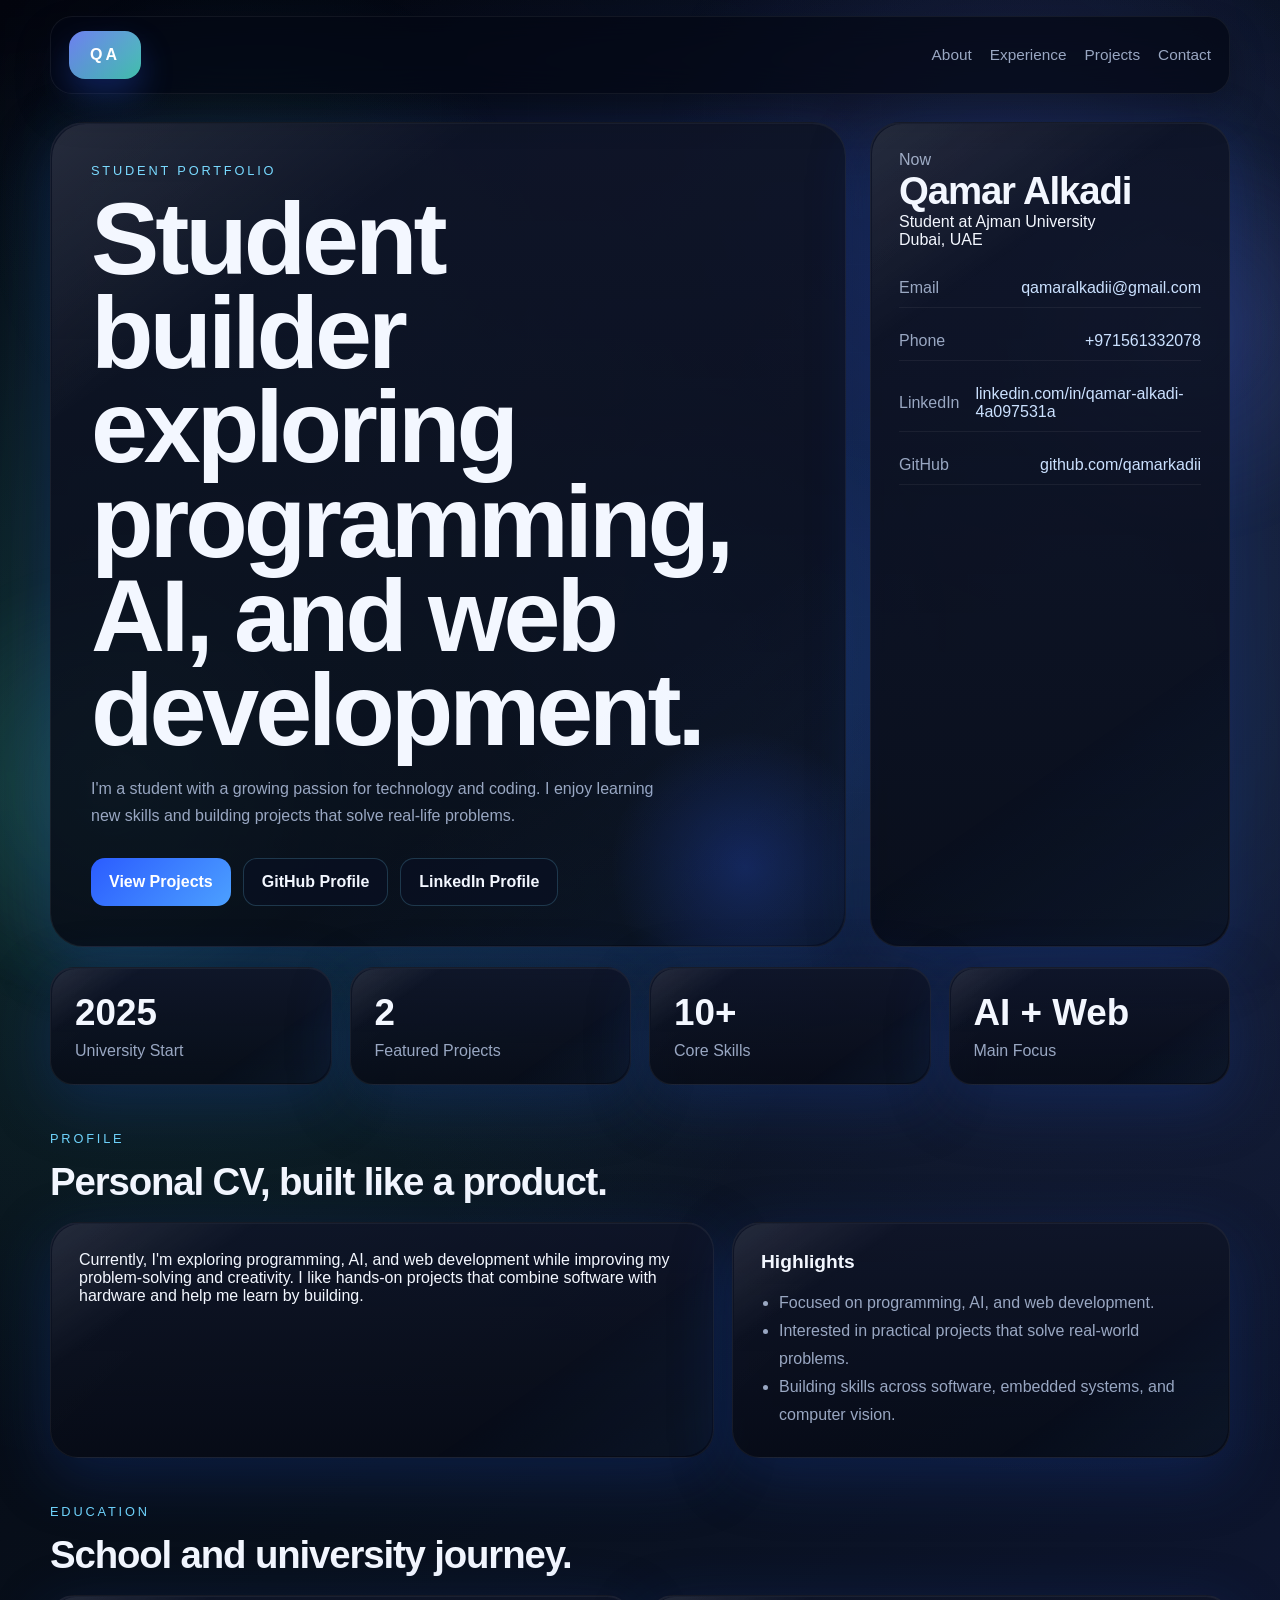
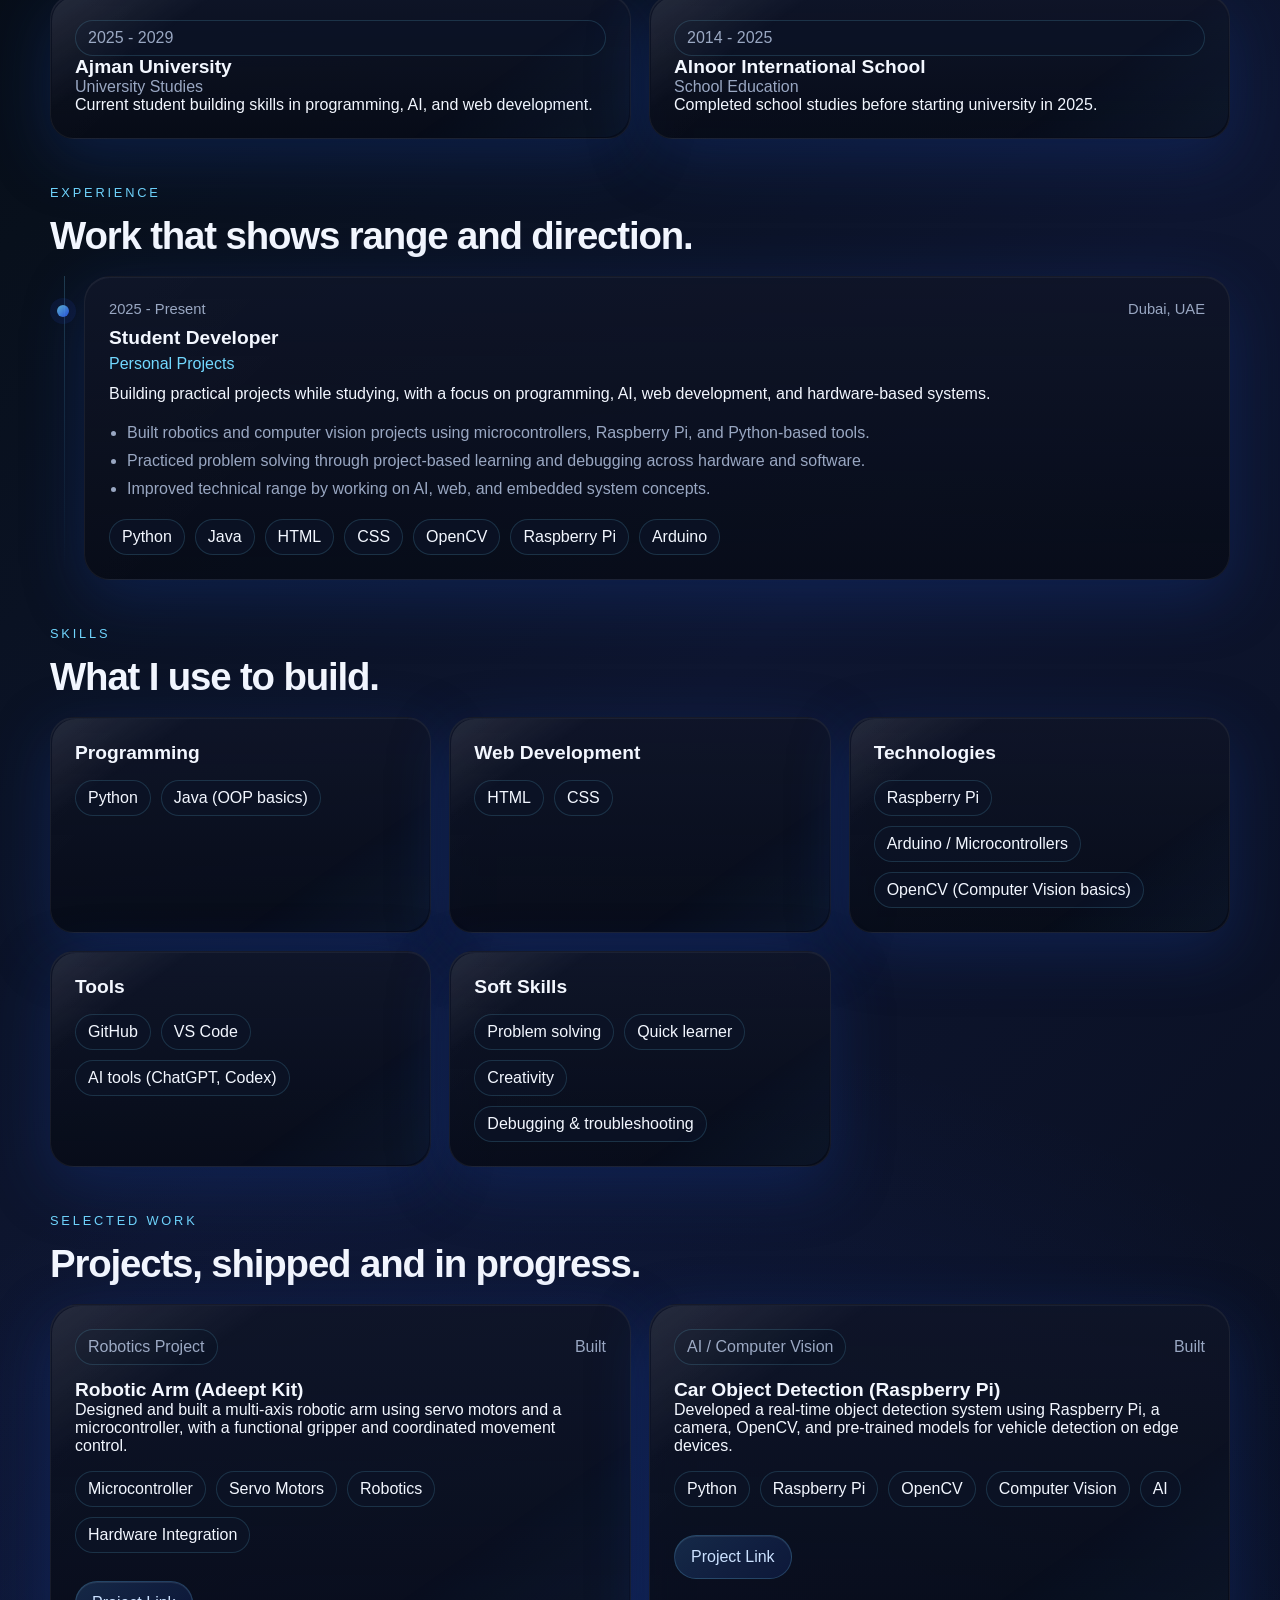
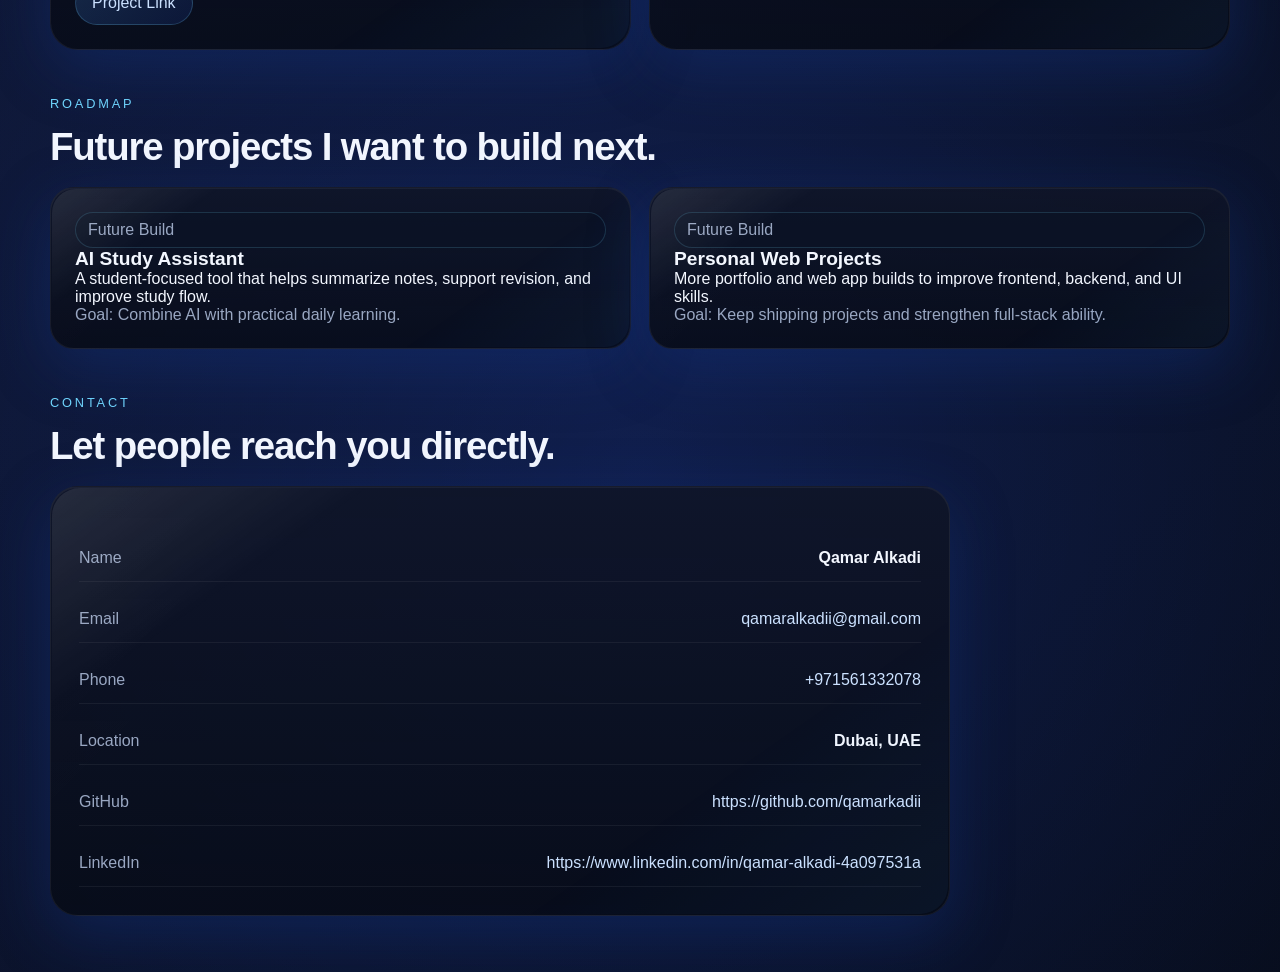
==== portfolio.html @ 628ee7a7 "Add files via upload" ====
<!DOCTYPE html>
<html lang="en">
<head>
    <meta charset="UTF-8">
    <meta name="viewport" content="width=device-width, initial-scale=1.0">
    <title>Qamar Alkadi | Portfolio</title>
    <link rel="stylesheet" href="static/styles.css">
</head>
<body>
    <div class="site-bg"></div>
    <header class="topbar">
        <a class="brand" href="portfolio.html">QA</a>
        <nav>
            <a href="#about">About</a>
            <a href="#experience">Experience</a>
            <a href="#projects">Projects</a>
            <a href="#contact">Contact</a>
        </nav>
    </header>

    <main class="shell">
        <section class="hero">
            <div class="hero-copy">
                <p class="eyebrow">Student Portfolio</p>
                <h1>Student builder exploring programming, AI, and web development.</h1>
                <p class="lead">I'm a student with a growing passion for technology and coding. I enjoy learning new skills and building projects that solve real-life problems.</p>
                <div class="hero-actions">
                    <a class="button button-primary" href="#projects">View Projects</a>
                    <a class="button button-secondary" href="https://github.com/qamarkadii" target="_blank" rel="noreferrer">GitHub Profile</a>
                    <a class="button button-secondary" href="https://www.linkedin.com/in/qamar-alkadi-4a097531a" target="_blank" rel="noreferrer">LinkedIn Profile</a>
                </div>
            </div>
            <aside class="hero-panel">
                <p class="hero-label">Now</p>
                <h2>Qamar Alkadi</h2>
                <p>Student at Ajman University</p>
                <p>Dubai, UAE</p>
                <ul class="contact-list compact">
                    <li><span>Email</span><a href="mailto:qamaralkadii@gmail.com">qamaralkadii@gmail.com</a></li>
                    <li><span>Phone</span><a href="tel:+971561332078">+971561332078</a></li>
                    <li><span>LinkedIn</span><a href="https://www.linkedin.com/in/qamar-alkadi-4a097531a" target="_blank" rel="noreferrer">linkedin.com/in/qamar-alkadi-4a097531a</a></li>
                    <li><span>GitHub</span><a href="https://github.com/qamarkadii" target="_blank" rel="noreferrer">github.com/qamarkadii</a></li>
                </ul>
            </aside>
        </section>

        <section class="stats-grid">
            <article class="stat-card">
                <span>2025</span>
                <p>University Start</p>
            </article>
            <article class="stat-card">
                <span>2</span>
                <p>Featured Projects</p>
            </article>
            <article class="stat-card">
                <span>10+</span>
                <p>Core Skills</p>
            </article>
            <article class="stat-card">
                <span>AI + Web</span>
                <p>Main Focus</p>
            </article>
        </section>

        <section class="section" id="about">
            <div class="section-heading">
                <p class="eyebrow">Profile</p>
                <h2>Personal CV, built like a product.</h2>
            </div>
            <div class="about-grid">
                <article class="panel">
                    <p>Currently, I'm exploring programming, AI, and web development while improving my problem-solving and creativity. I like hands-on projects that combine software with hardware and help me learn by building.</p>
                </article>
                <article class="panel">
                    <h3>Highlights</h3>
                    <ul class="bullet-list">
                        <li>Focused on programming, AI, and web development.</li>
                        <li>Interested in practical projects that solve real-world problems.</li>
                        <li>Building skills across software, embedded systems, and computer vision.</li>
                    </ul>
                </article>
            </div>
        </section>

        <section class="section">
            <div class="section-heading">
                <p class="eyebrow">Education</p>
                <h2>School and university journey.</h2>
            </div>
            <div class="education-grid">
                <article class="education-card">
                    <div class="section-chip">2025 - 2029</div>
                    <h3>Ajman University</h3>
                    <p class="education-degree">University Studies</p>
                    <p>Current student building skills in programming, AI, and web development.</p>
                </article>
                <article class="education-card">
                    <div class="section-chip">2014 - 2025</div>
                    <h3>Alnoor International School</h3>
                    <p class="education-degree">School Education</p>
                    <p>Completed school studies before starting university in 2025.</p>
                </article>
            </div>
        </section>

        <section class="section" id="experience">
            <div class="section-heading">
                <p class="eyebrow">Experience</p>
                <h2>Work that shows range and direction.</h2>
            </div>
            <div class="timeline">
                <article class="timeline-card">
                    <div class="timeline-meta">
                        <span>2025 - Present</span>
                        <span>Dubai, UAE</span>
                    </div>
                    <h3>Student Developer</h3>
                    <p class="timeline-company">Personal Projects</p>
                    <p>Building practical projects while studying, with a focus on programming, AI, web development, and hardware-based systems.</p>
                    <ul class="bullet-list">
                        <li>Built robotics and computer vision projects using microcontrollers, Raspberry Pi, and Python-based tools.</li>
                        <li>Practiced problem solving through project-based learning and debugging across hardware and software.</li>
                        <li>Improved technical range by working on AI, web, and embedded system concepts.</li>
                    </ul>
                    <ul class="tag-list">
                        <li>Python</li>
                        <li>Java</li>
                        <li>HTML</li>
                        <li>CSS</li>
                        <li>OpenCV</li>
                        <li>Raspberry Pi</li>
                        <li>Arduino</li>
                    </ul>
                </article>
            </div>
        </section>

        <section class="section">
            <div class="section-heading">
                <p class="eyebrow">Skills</p>
                <h2>What I use to build.</h2>
            </div>
            <div class="skills-grid">
                <article class="skill-card">
                    <h3>Programming</h3>
                    <ul class="tag-list">
                        <li>Python</li>
                        <li>Java (OOP basics)</li>
                    </ul>
                </article>
                <article class="skill-card">
                    <h3>Web Development</h3>
                    <ul class="tag-list">
                        <li>HTML</li>
                        <li>CSS</li>
                    </ul>
                </article>
                <article class="skill-card">
                    <h3>Technologies</h3>
                    <ul class="tag-list">
                        <li>Raspberry Pi</li>
                        <li>Arduino / Microcontrollers</li>
                        <li>OpenCV (Computer Vision basics)</li>
                    </ul>
                </article>
                <article class="skill-card">
                    <h3>Tools</h3>
                    <ul class="tag-list">
                        <li>GitHub</li>
                        <li>VS Code</li>
                        <li>AI tools (ChatGPT, Codex)</li>
                    </ul>
                </article>
                <article class="skill-card">
                    <h3>Soft Skills</h3>
                    <ul class="tag-list">
                        <li>Problem solving</li>
                        <li>Quick learner</li>
                        <li>Creativity</li>
                        <li>Debugging &amp; troubleshooting</li>
                    </ul>
                </article>
            </div>
        </section>

        <section class="section" id="projects">
            <div class="section-heading">
                <p class="eyebrow">Selected Work</p>
                <h2>Projects, shipped and in progress.</h2>
            </div>
            <div class="project-grid">
                <article class="project-card">
                    <div class="project-top">
                        <span class="section-chip">Robotics Project</span>
                        <span class="project-status">Built</span>
                    </div>
                    <h3>Robotic Arm (Adeept Kit)</h3>
                    <p>Designed and built a multi-axis robotic arm using servo motors and a microcontroller, with a functional gripper and coordinated movement control.</p>
                    <ul class="tag-list">
                        <li>Microcontroller</li>
                        <li>Servo Motors</li>
                        <li>Robotics</li>
                        <li>Hardware Integration</li>
                    </ul>
                    <div class="project-links">
                        <a href="https://github.com/qamarkadii" target="_blank" rel="noreferrer">Project Link</a>
                    </div>
                </article>
                <article class="project-card">
                    <div class="project-top">
                        <span class="section-chip">AI / Computer Vision</span>
                        <span class="project-status">Built</span>
                    </div>
                    <h3>Car Object Detection (Raspberry Pi)</h3>
                    <p>Developed a real-time object detection system using Raspberry Pi, a camera, OpenCV, and pre-trained models for vehicle detection on edge devices.</p>
                    <ul class="tag-list">
                        <li>Python</li>
                        <li>Raspberry Pi</li>
                        <li>OpenCV</li>
                        <li>Computer Vision</li>
                        <li>AI</li>
                    </ul>
                    <div class="project-links">
                        <a href="https://github.com/qamarkadii" target="_blank" rel="noreferrer">Project Link</a>
                    </div>
                </article>
            </div>
        </section>

        <section class="section">
            <div class="section-heading">
                <p class="eyebrow">Roadmap</p>
                <h2>Future projects I want to build next.</h2>
            </div>
            <div class="future-grid">
                <article class="future-card">
                    <div class="section-chip">Future Build</div>
                    <h3>AI Study Assistant</h3>
                    <p>A student-focused tool that helps summarize notes, support revision, and improve study flow.</p>
                    <p class="future-goal">Goal: Combine AI with practical daily learning.</p>
                </article>
                <article class="future-card">
                    <div class="section-chip">Future Build</div>
                    <h3>Personal Web Projects</h3>
                    <p>More portfolio and web app builds to improve frontend, backend, and UI skills.</p>
                    <p class="future-goal">Goal: Keep shipping projects and strengthen full-stack ability.</p>
                </article>
            </div>
        </section>

        <section class="section" id="contact">
            <div class="section-heading">
                <p class="eyebrow">Contact</p>
                <h2>Let people reach you directly.</h2>
            </div>
            <article class="panel contact-panel">
                <ul class="contact-list">
                    <li><span>Name</span><strong>Qamar Alkadi</strong></li>
                    <li><span>Email</span><a href="mailto:qamaralkadii@gmail.com">qamaralkadii@gmail.com</a></li>
                    <li><span>Phone</span><a href="tel:+971561332078">+971561332078</a></li>
                    <li><span>Location</span><strong>Dubai, UAE</strong></li>
                    <li><span>GitHub</span><a href="https://github.com/qamarkadii" target="_blank" rel="noreferrer">https://github.com/qamarkadii</a></li>
                    <li><span>LinkedIn</span><a href="https://www.linkedin.com/in/qamar-alkadi-4a097531a" target="_blank" rel="noreferrer">https://www.linkedin.com/in/qamar-alkadi-4a097531a</a></li>
                </ul>
            </article>
        </section>
    </main>

</body>
</html>
---- static/styles.css ----
:root {
    --bg: #05070d;
    --bg-soft: #0b1120;
    --panel: rgba(11, 17, 32, 0.78);
    --panel-strong: rgba(7, 11, 22, 0.94);
    --line: rgba(107, 153, 255, 0.16);
    --ink: #f3f7ff;
    --muted: #99a7c2;
    --blue: #2b5cff;
    --blue-soft: #4ca0ff;
    --blue-deep: #0f1b45;
    --cyan: #72d8ff;
    --violet: #7286ff;
    --teal: #52f3d5;
    --glow: 0 18px 60px rgba(21, 57, 144, 0.35);
    --shadow-deep: 0 30px 80px rgba(2, 6, 20, 0.55);
    --lift: translateY(-8px) rotateX(4deg) rotateY(-4deg);
}

* {
    box-sizing: border-box;
}

html {
    scroll-behavior: smooth;
}

body {
    position: relative;
    margin: 0;
    min-height: 100vh;
    font-family: "Segoe UI", "Trebuchet MS", sans-serif;
    color: var(--ink);
    background:
        radial-gradient(circle at 12% 18%, rgba(82, 243, 213, 0.16), transparent 20%),
        radial-gradient(circle at 84% 14%, rgba(114, 134, 255, 0.18), transparent 24%),
        radial-gradient(circle at 50% 88%, rgba(43, 92, 255, 0.20), transparent 28%),
        linear-gradient(135deg, #02040b 0%, #08101c 34%, #0e1631 55%, #060a14 100%);
}

body::before,
body::after {
    content: "";
    position: fixed;
    inset: 0;
    pointer-events: none;
}

body::before {
    z-index: -3;
    background:
        linear-gradient(rgba(255, 255, 255, 0.028) 1px, transparent 1px),
        linear-gradient(90deg, rgba(255, 255, 255, 0.028) 1px, transparent 1px);
    background-size: 88px 88px;
    mask-image: radial-gradient(circle at center, black 45%, transparent 88%);
    opacity: 0.38;
}

body::after {
    z-index: -3;
    background: conic-gradient(from 180deg at 50% 50%, rgba(82, 243, 213, 0.08), rgba(114, 134, 255, 0.08), rgba(43, 92, 255, 0.08), rgba(82, 243, 213, 0.08));
    filter: blur(80px);
    opacity: 0.65;
}

a {
    color: #cbe1ff;
    text-decoration: none;
    transition: color 180ms ease, text-shadow 180ms ease, opacity 180ms ease;
}

a:hover {
    color: #ffffff;
    text-shadow: 0 0 18px rgba(114, 216, 255, 0.45);
}

.site-bg,
.site-bg::before,
.site-bg::after {
    content: "";
    position: fixed;
    pointer-events: none;
}

.site-bg {
    inset: 0;
    z-index: -2;
    background:
        radial-gradient(circle at 20% 25%, rgba(82, 243, 213, 0.08), transparent 22%),
        radial-gradient(circle at 78% 18%, rgba(114, 134, 255, 0.10), transparent 28%),
        radial-gradient(circle at 55% 70%, rgba(43, 92, 255, 0.14), transparent 26%);
}

.site-bg::before {
    top: 120px;
    right: -120px;
    width: 420px;
    height: 420px;
    border-radius: 999px;
    filter: blur(16px);
    background: radial-gradient(circle, rgba(114, 134, 255, 0.20), transparent 68%);
}

.site-bg::after {
    bottom: -120px;
    left: -120px;
    width: 460px;
    height: 460px;
    border-radius: 999px;
    filter: blur(18px);
    background: radial-gradient(circle, rgba(82, 243, 213, 0.16), transparent 68%);
}

.mouse-glow {
    position: fixed;
    top: 0;
    left: 0;
    width: 320px;
    height: 320px;
    margin: -160px 0 0 -160px;
    border-radius: 50%;
    pointer-events: none;
    z-index: 0;
    opacity: 0;
    background:
        radial-gradient(circle, rgba(114, 216, 255, 0.18) 0%, rgba(76, 160, 255, 0.12) 28%, rgba(82, 243, 213, 0.10) 44%, transparent 72%);
    filter: blur(18px);
    mix-blend-mode: screen;
    transition: opacity 220ms ease, width 220ms ease, height 220ms ease, margin 220ms ease;
}

body.has-mouse-glow .mouse-glow {
    opacity: 1;
}

.mouse-glow.is-strong {
    width: 420px;
    height: 420px;
    margin: -210px 0 0 -210px;
}

.topbar {
    position: sticky;
    top: 0;
    z-index: 10;
    display: flex;
    justify-content: space-between;
    align-items: center;
    width: min(1180px, calc(100% - 32px));
    margin: 16px auto 0;
    padding: 14px 18px;
    border: 1px solid rgba(255, 255, 255, 0.06);
    border-radius: 22px;
    background: rgba(3, 8, 20, 0.72);
    box-shadow: 0 18px 36px rgba(0, 0, 0, 0.24);
    backdrop-filter: blur(16px);
}

.brand {
    display: inline-flex;
    align-items: center;
    justify-content: center;
    min-width: 72px;
    min-height: 48px;
    padding: 0 18px;
    border-radius: 16px;
    background:
        linear-gradient(135deg, rgba(114, 134, 255, 0.92), rgba(82, 243, 213, 0.78)),
        linear-gradient(180deg, rgba(255, 255, 255, 0.20), transparent);
    color: #fff;
    font-weight: 800;
    letter-spacing: 0.18em;
    box-shadow: 0 16px 32px rgba(43, 92, 255, 0.28);
}

nav {
    display: flex;
    gap: 18px;
    flex-wrap: wrap;
}

nav a {
    color: var(--muted);
    font-size: 0.96rem;
    position: relative;
}

nav a:hover {
    color: var(--ink);
}

nav a::after,
.project-links a::after,
.contact-list a::after {
    content: "";
    position: absolute;
    left: 0;
    bottom: -4px;
    width: 100%;
    height: 1px;
    transform: scaleX(0);
    transform-origin: left;
    background: linear-gradient(90deg, var(--cyan), transparent);
    transition: transform 180ms ease;
}

nav a:hover::after,
.project-links a:hover::after,
.contact-list a:hover::after {
    transform: scaleX(1);
}

.shell,
.editor-shell {
    width: min(1180px, calc(100% - 32px));
    margin: 0 auto;
    padding: 28px 0 56px;
    position: relative;
    z-index: 1;
}

.hero {
    display: grid;
    grid-template-columns: minmax(0, 1.35fr) 360px;
    gap: 24px;
    align-items: stretch;
    min-height: 74vh;
}

.hero-copy,
.hero-panel,
.panel,
.stat-card,
.education-card,
.timeline-card,
.project-card,
.future-card,
.skill-card,
.editor-panel {
    border: 1px solid rgba(255, 255, 255, 0.06);
    background:
        linear-gradient(180deg, rgba(15, 21, 40, 0.92), rgba(7, 11, 22, 0.84)),
        linear-gradient(135deg, rgba(255, 255, 255, 0.03), transparent 42%);
    box-shadow: var(--glow), inset 0 1px 0 rgba(255, 255, 255, 0.05);
    transform-style: preserve-3d;
    transition: transform 220ms ease, box-shadow 220ms ease, border-color 220ms ease;
}

.hero-copy:hover,
.hero-panel:hover,
.panel:hover,
.stat-card:hover,
.education-card:hover,
.timeline-card:hover,
.project-card:hover,
.future-card:hover,
.skill-card:hover {
    transform: var(--lift);
    box-shadow: var(--glow), var(--shadow-deep);
    border-color: rgba(114, 216, 255, 0.22);
}

.hero-copy {
    position: relative;
    padding: 40px;
    border-radius: 34px;
    overflow: hidden;
}

.hero-copy::after {
    content: "";
    position: absolute;
    inset: auto -40px -60px auto;
    width: 280px;
    height: 280px;
    border-radius: 50%;
    background: radial-gradient(circle, rgba(43, 92, 255, 0.25), transparent 68%);
}

.hero-copy::before,
.hero-panel::before,
.panel::before,
.stat-card::before,
.education-card::before,
.timeline-card::before,
.project-card::before,
.future-card::before,
.skill-card::before {
    content: "";
    position: absolute;
    inset: 1px;
    border-radius: inherit;
    background: linear-gradient(145deg, rgba(255, 255, 255, 0.12), transparent 22%, transparent 70%, rgba(76, 160, 255, 0.08));
    pointer-events: none;
    opacity: 0.8;
}

.hero-panel {
    position: relative;
    padding: 28px;
    border-radius: 30px;
}

.eyebrow {
    margin: 0 0 14px;
    font-size: 0.8rem;
    color: var(--cyan);
    letter-spacing: 0.22em;
    text-transform: uppercase;
}

h1,
h2,
h3,
p {
    margin: 0;
}

h1 {
    max-width: 10ch;
    font-size: clamp(3.2rem, 8vw, 6.4rem);
    line-height: 0.92;
    letter-spacing: -0.04em;
}

h2 {
    font-size: clamp(1.8rem, 3vw, 2.8rem);
    letter-spacing: -0.03em;
}

h3 {
    font-size: 1.2rem;
}

.lead {
    max-width: 64ch;
    margin-top: 18px;
    color: var(--muted);
    line-height: 1.7;
}

.hero-actions,
.editor-actions,
.project-links {
    display: flex;
    gap: 12px;
    flex-wrap: wrap;
    margin-top: 28px;
}

.button {
    display: inline-flex;
    align-items: center;
    justify-content: center;
    min-height: 48px;
    padding: 0 18px;
    border-radius: 14px;
    font-weight: 700;
}

.button-primary {
    background: linear-gradient(135deg, var(--blue), var(--blue-soft));
    color: #fff;
}

.button-secondary {
    border: 1px solid rgba(114, 216, 255, 0.2);
    background: rgba(10, 17, 35, 0.74);
    color: var(--ink);
}

.hero-label,
.timeline-meta,
.section-chip,
.project-status,
.education-degree,
.future-goal,
.contact-list span {
    color: var(--muted);
}

.contact-list {
    list-style: none;
    padding: 0;
    margin: 20px 0 0;
    display: grid;
    gap: 14px;
}

.contact-list li {
    display: flex;
    justify-content: space-between;
    gap: 16px;
    align-items: center;
    padding: 14px 0;
    border-bottom: 1px solid rgba(255, 255, 255, 0.06);
}

.contact-list.compact li {
    padding: 10px 0;
}

.stats-grid,
.about-grid,
.education-grid,
.skills-grid,
.project-grid,
.future-grid {
    display: grid;
    gap: 18px;
}

.stats-grid {
    margin-top: 20px;
    grid-template-columns: repeat(4, minmax(0, 1fr));
}

.stat-card,
.education-card,
.future-card,
.skill-card {
    padding: 24px;
    border-radius: 24px;
}

.stat-card span {
    display: block;
    font-size: 2.3rem;
    font-weight: 800;
    margin-bottom: 8px;
}

.stat-card p {
    color: var(--muted);
}

.section {
    margin-top: 28px;
    padding-top: 18px;
}

.section-heading {
    margin-bottom: 18px;
}

.about-grid {
    grid-template-columns: 1.2fr 0.9fr;
}

.panel {
    position: relative;
    padding: 28px;
    border-radius: 28px;
}

.bullet-list {
    margin: 16px 0 0;
    padding-left: 18px;
    color: var(--muted);
    line-height: 1.75;
}

.education-grid {
    grid-template-columns: repeat(2, minmax(0, 1fr));
}

.timeline {
    position: relative;
    display: grid;
    gap: 18px;
}

.timeline::before {
    content: "";
    position: absolute;
    top: 0;
    bottom: 0;
    left: 14px;
    width: 1px;
    background: linear-gradient(180deg, rgba(114, 216, 255, 0.22), rgba(43, 92, 255, 0));
}

.timeline-card {
    position: relative;
    margin-left: 34px;
    padding: 24px;
    border-radius: 26px;
}

.timeline-card::before {
    content: "";
    position: absolute;
    top: 28px;
    left: -28px;
    width: 12px;
    height: 12px;
    border-radius: 50%;
    background: linear-gradient(135deg, var(--cyan), var(--blue));
    box-shadow: 0 0 0 7px rgba(43, 92, 255, 0.12);
}

.timeline-meta {
    display: flex;
    justify-content: space-between;
    gap: 12px;
    font-size: 0.92rem;
    margin-bottom: 10px;
}

.timeline-company {
    margin: 6px 0 12px;
    color: var(--cyan);
}

.skills-grid {
    grid-template-columns: repeat(3, minmax(0, 1fr));
}

.tag-list {
    list-style: none;
    padding: 0;
    margin: 16px 0 0;
    display: flex;
    flex-wrap: wrap;
    gap: 10px;
}

.tag-list li,
.section-chip {
    padding: 8px 12px;
    border-radius: 999px;
    border: 1px solid rgba(114, 216, 255, 0.16);
    background: rgba(12, 19, 38, 0.8);
}

.project-grid {
    grid-template-columns: repeat(2, minmax(0, 1fr));
}

.project-card {
    position: relative;
    padding: 24px;
    border-radius: 28px;
}

.project-top {
    display: flex;
    justify-content: space-between;
    gap: 12px;
    align-items: center;
    margin-bottom: 14px;
}

.future-grid {
    grid-template-columns: repeat(2, minmax(0, 1fr));
}

.contact-panel {
    max-width: 900px;
}

.editor-body {
    background:
        radial-gradient(circle at top right, rgba(43, 92, 255, 0.22), transparent 28%),
        linear-gradient(180deg, #04070d, #091120);
}

.editor-panel {
    padding: 32px;
    border-radius: 30px;
    margin-top: 18px;
}

.project-links a,
.contact-list a {
    position: relative;
    z-index: 3;
    pointer-events: auto;
}

.project-links a {
    display: inline-flex;
    align-items: center;
    gap: 10px;
    padding: 12px 16px;
    border-radius: 999px;
    background: linear-gradient(135deg, rgba(76, 160, 255, 0.18), rgba(43, 92, 255, 0.12));
    border: 1px solid rgba(114, 216, 255, 0.2);
    box-shadow: inset 0 1px 0 rgba(255, 255, 255, 0.08);
}

.hero-actions a,
nav a,
.brand {
    position: relative;
    z-index: 3;
    pointer-events: auto;
}

.project-links a:hover {
    background: linear-gradient(135deg, rgba(76, 160, 255, 0.26), rgba(43, 92, 255, 0.18));
}

textarea {
    width: 100%;
    min-height: 70vh;
    margin-top: 18px;
    padding: 18px;
    border-radius: 18px;
    border: 1px solid rgba(114, 216, 255, 0.16);
    background: rgba(5, 10, 20, 0.94);
    color: var(--ink);
    font: 14px/1.6 "Consolas", "Courier New", monospace;
    resize: vertical;
}

.save-message {
    margin-top: 12px;
    color: var(--cyan);
}

@media (max-width: 980px) {
    .hero,
    .about-grid,
    .education-grid,
    .skills-grid,
    .project-grid,
    .future-grid,
    .stats-grid {
        grid-template-columns: 1fr;
    }

    .hero {
        min-height: auto;
    }
}

@media (max-width: 700px) {
    .mouse-glow {
        display: none;
    }

    .topbar {
        align-items: flex-start;
        flex-direction: column;
        gap: 14px;
    }

    nav {
        gap: 12px;
    }

    .hero-copy,
    .hero-panel,
    .panel,
    .timeline-card,
    .project-card,
    .education-card,
    .future-card,
    .skill-card,
    .stat-card,
    .editor-panel {
        border-radius: 22px;
        padding: 20px;
    }

    h1 {
        font-size: clamp(2.5rem, 14vw, 4rem);
    }

    .timeline-card {
        margin-left: 24px;
    }

    .timeline-card::before {
        left: -20px;
    }
}
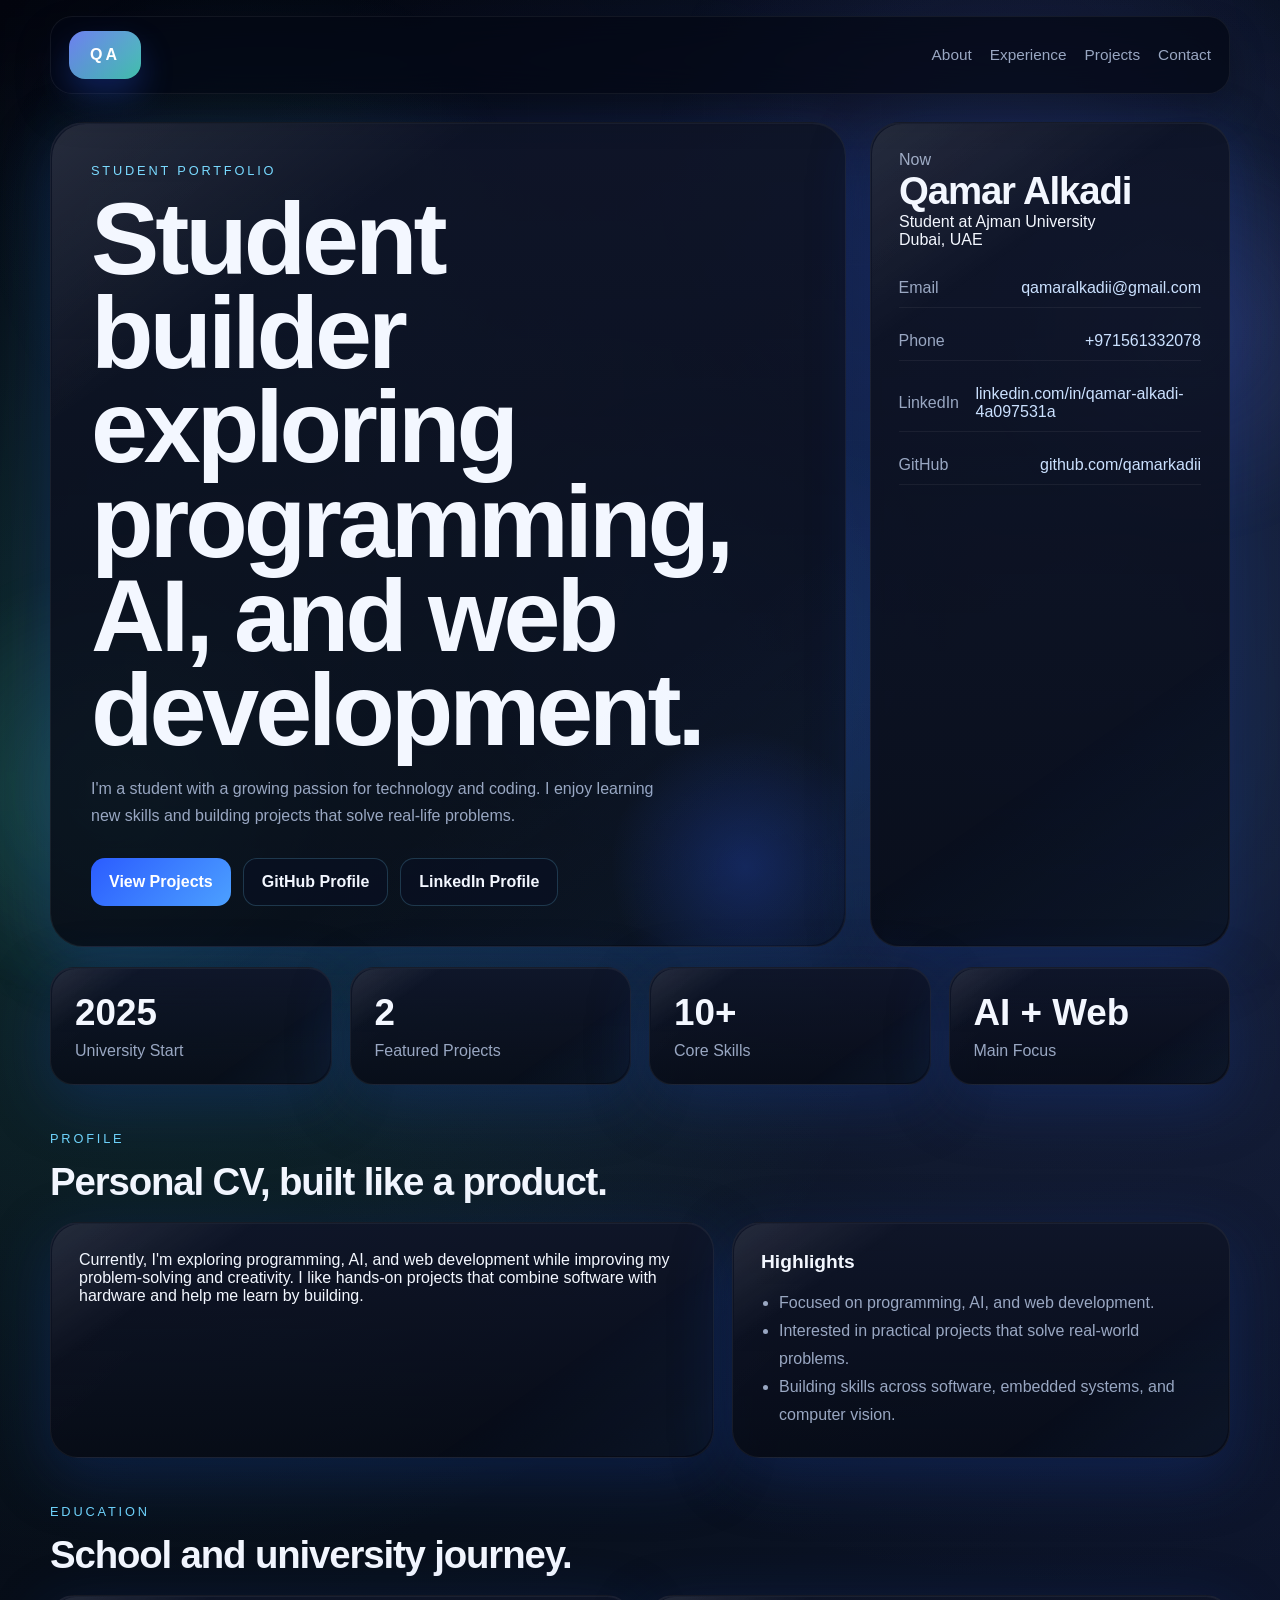
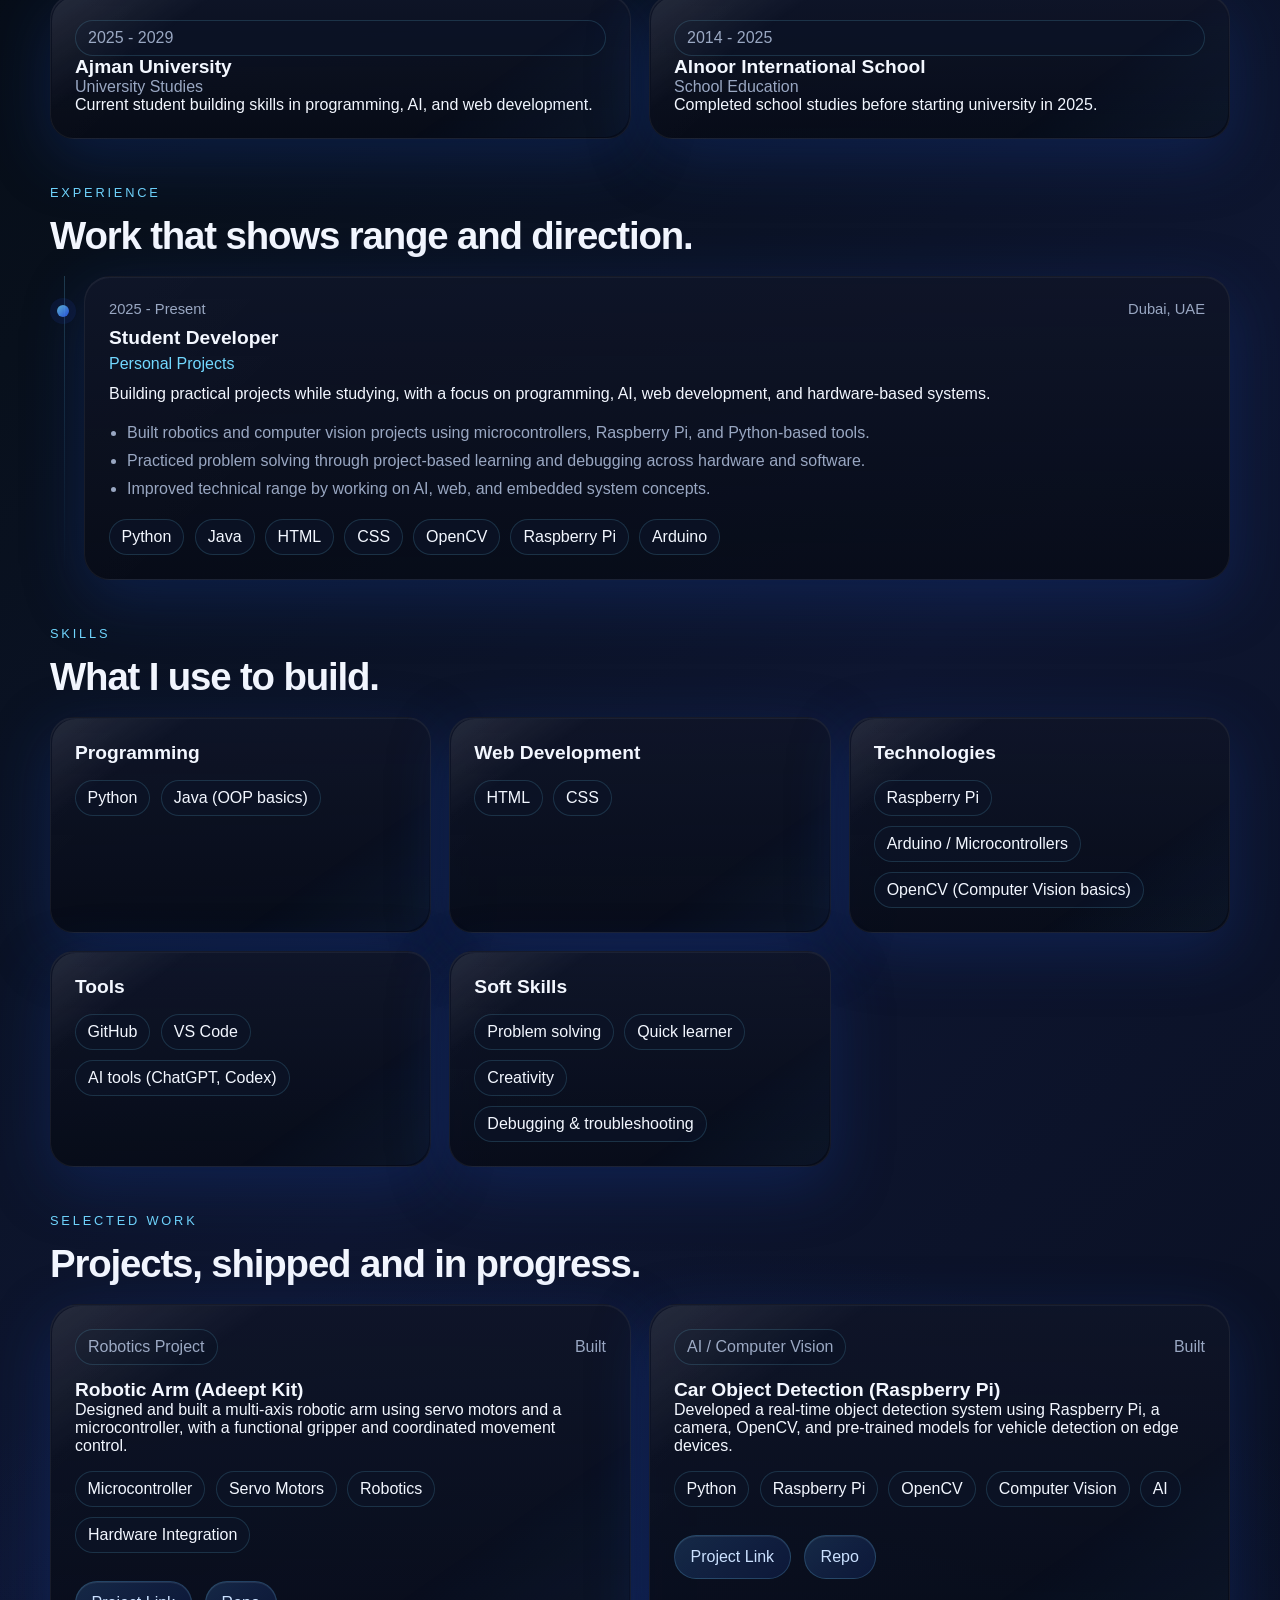
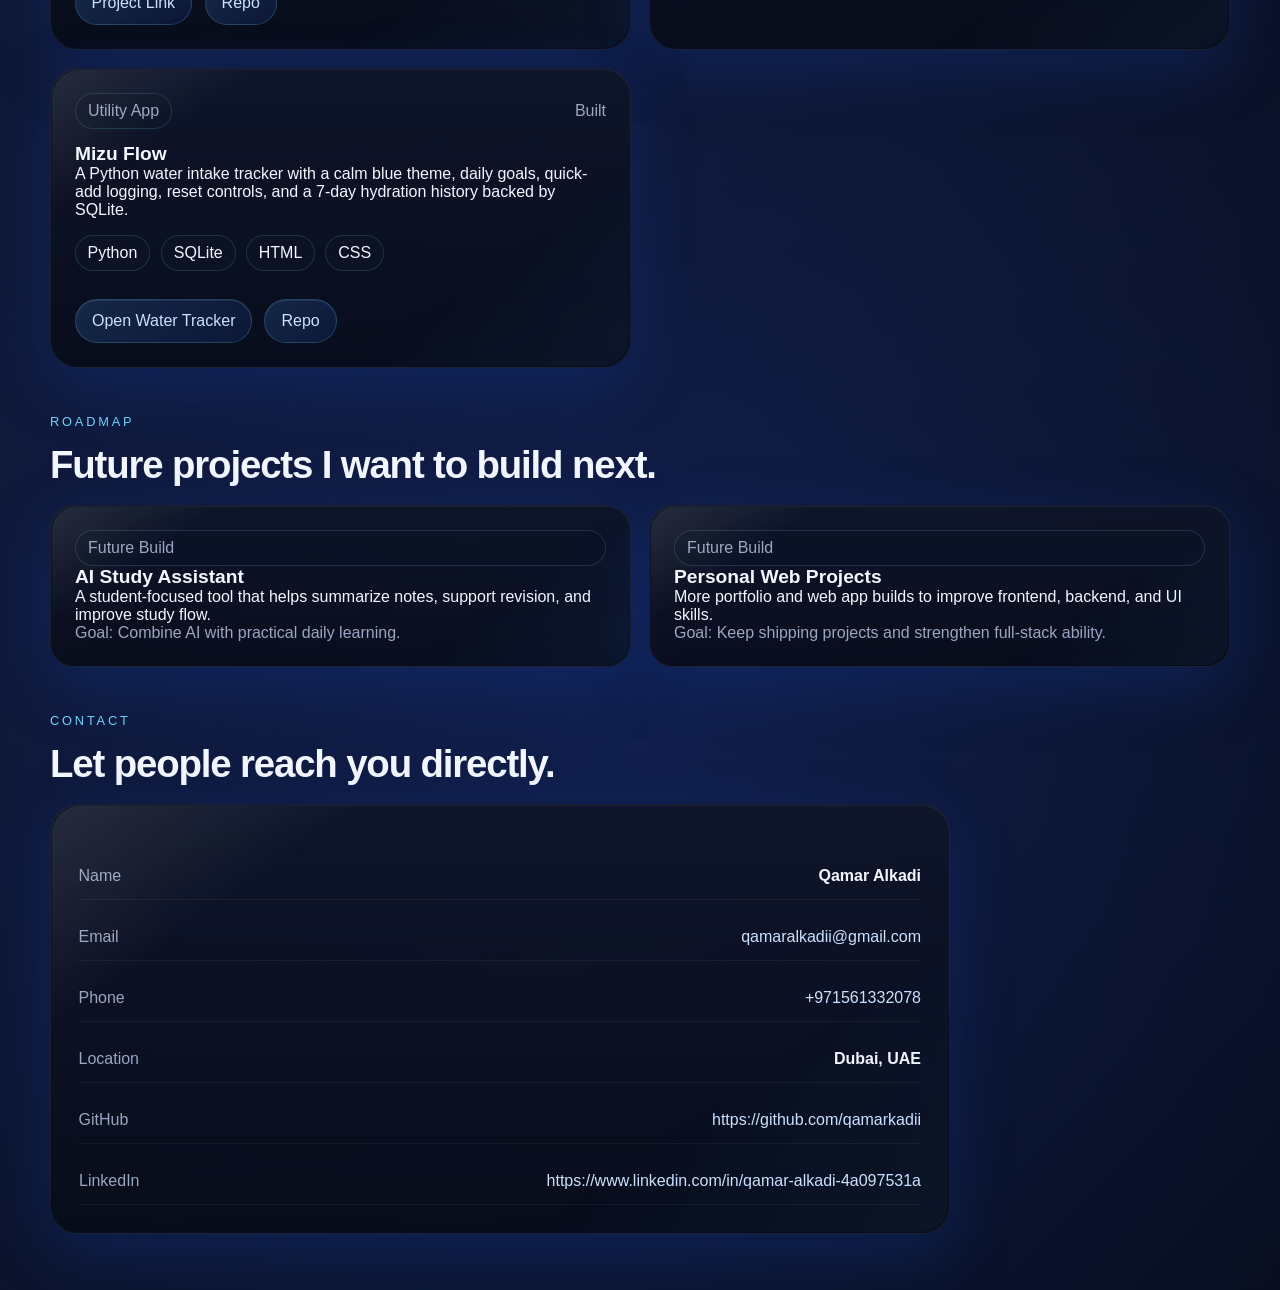
==== commit d14e7b1a: "Add files via upload" ====
--- a/portfolio.html
+++ b/portfolio.html
@@ -205,6 +205,7 @@
                     </ul>
                     <div class="project-links">
                         <a href="https://github.com/qamarkadii" target="_blank" rel="noreferrer">Project Link</a>
+                        <a href="https://github.com/qamarkadii" target="_blank" rel="noreferrer">Repo</a>
                     </div>
                 </article>
                 <article class="project-card">
@@ -223,6 +224,25 @@
                     </ul>
                     <div class="project-links">
                         <a href="https://github.com/qamarkadii" target="_blank" rel="noreferrer">Project Link</a>
+                        <a href="https://github.com/qamarkadii" target="_blank" rel="noreferrer">Repo</a>
+                    </div>
+                </article>
+                <article class="project-card">
+                    <div class="project-top">
+                        <span class="section-chip">Utility App</span>
+                        <span class="project-status">Built</span>
+                    </div>
+                    <h3>Mizu Flow</h3>
+                    <p>A Python water intake tracker with a calm blue theme, daily goals, quick-add logging, reset controls, and a 7-day hydration history backed by SQLite.</p>
+                    <ul class="tag-list">
+                        <li>Python</li>
+                        <li>SQLite</li>
+                        <li>HTML</li>
+                        <li>CSS</li>
+                    </ul>
+                    <div class="project-links">
+                        <a href="http://127.0.0.1:8000" target="_blank" rel="noreferrer">Open Water Tracker</a>
+                        <a href="https://github.com/qamarkadii" target="_blank" rel="noreferrer">Repo</a>
                     </div>
                 </article>
             </div>
